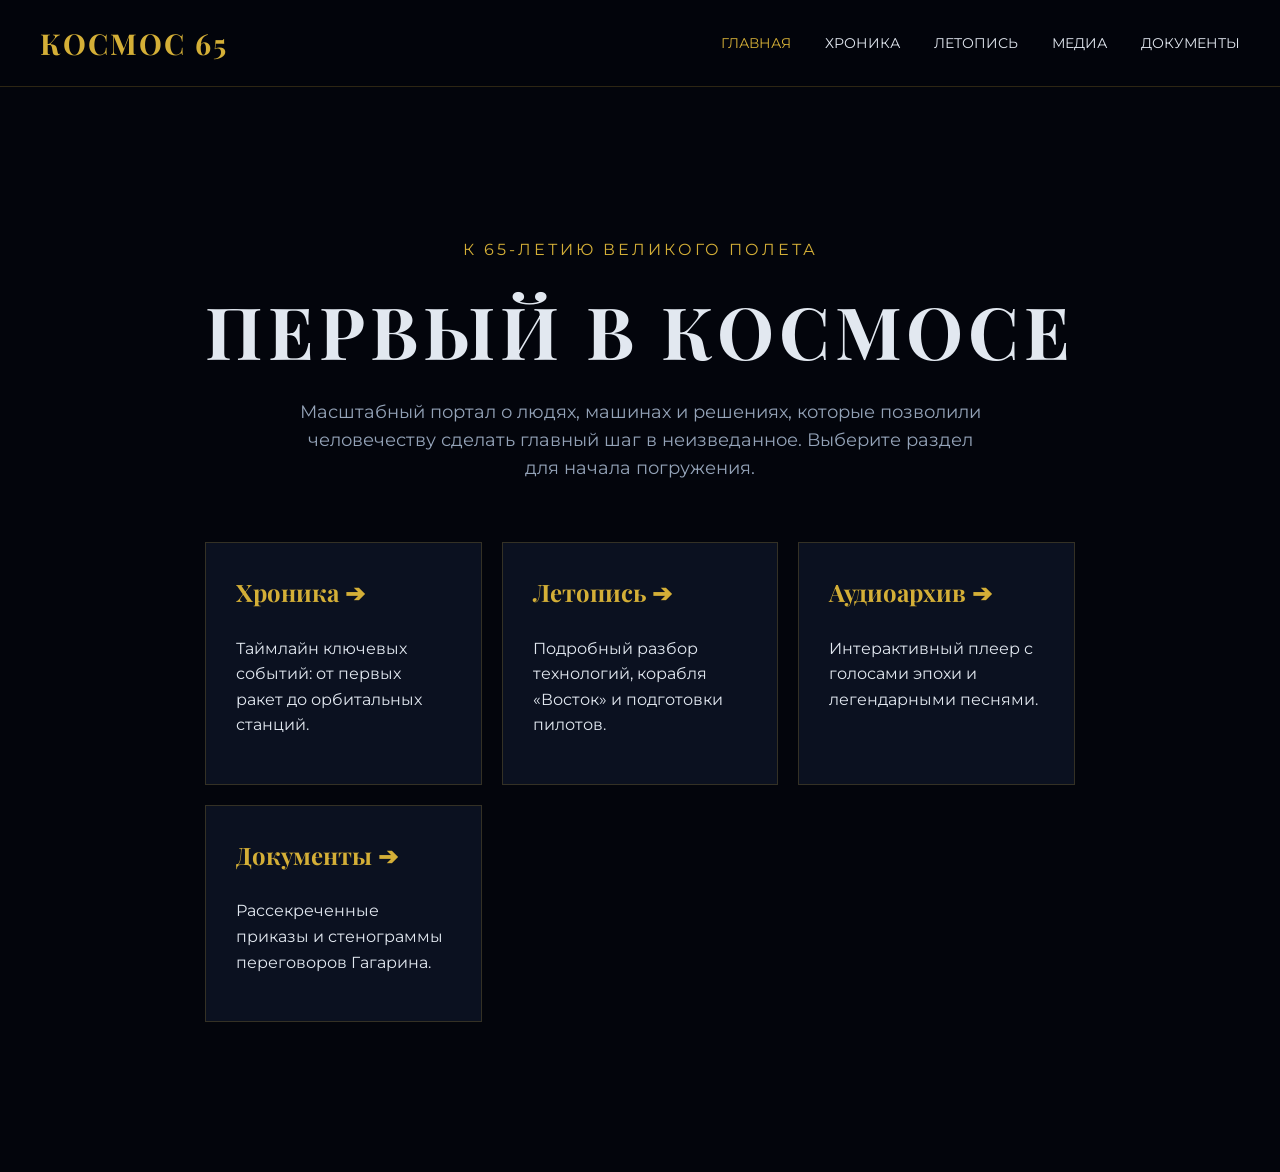
==== index.html @ 6d10e0f5 "Add files via upload" ====
<!DOCTYPE html>
<html lang="ru">
<head>
    <meta charset="UTF-8">
    <title>КОСМОС 65 | Главная</title>
    <link rel="stylesheet" href="style.css">
    <link href="https://fonts.googleapis.com/css2?family=Montserrat:wght@300;400;600&family=Playfair+Display:wght@700&display=swap" rel="stylesheet">
</head>
<body>

<header class="main-header">
    <div class="container nav-box">
        <a href="index.html" class="logo">КОСМОС 65</a>
        <nav>
            <a href="index.html" class="active">Главная</a>
            <a href="timeline.html">Хроника</a>
            <a href="history.html">Летопись</a>
            <a href="media.html">Медиа</a>
            <a href="docs.html">Документы</a>
        </nav>
    </div>
</header>

<section class="hero-section">
    <!-- Фоновое видео: старт Гагарина -->
    <video class="bg-video" autoplay muted loop playsinline>
        <source src="img/gagarin_launch.mp4" type="video/mp4">
        <!-- Если видео не загрузится, браузер покажет чёрный фон (без ошибки) -->
    </video>
    
    <div class="hero-overlay"></div>
    
    <div class="container">
        <span style="color: var(--gold); letter-spacing: 3px; text-transform: uppercase;">К 65-летию великого полета</span>
        <h1>ПЕРВЫЙ В КОСМОСЕ</h1>
        <p class="hero-text">Масштабный портал о людях, машинах и решениях, которые позволили человечеству сделать главный шаг в неизведанное. Выберите раздел для начала погружения.</p>
        
        <div class="nav-grid">
            <a href="timeline.html" class="nav-card">
                <h3>Хроника ➔</h3>
                <p>Таймлайн ключевых событий: от первых ракет до орбитальных станций.</p>
            </a>
            <a href="history.html" class="nav-card">
                <h3>Летопись ➔</h3>
                <p>Подробный разбор технологий, корабля «Восток» и подготовки пилотов.</p>
            </a>
            <a href="media.html" class="nav-card">
                <h3>Аудиоархив ➔</h3>
                <p>Интерактивный плеер с голосами эпохи и легендарными песнями.</p>
            </a>
            <a href="docs.html" class="nav-card">
                <h3>Документы ➔</h3>
                <p>Рассекреченные приказы и стенограммы переговоров Гагарина.</p>
            </a>
        </div>
    </div>
</section>

</body>
</html>
---- style.css ----
:root {
    --bg-space: #03050c;
    --card-bg: #0b1120;
    --gold: #d4af37;
    --gold-dim: rgba(212, 175, 55, 0.2);
    --text: #e2e8f0;
    --text-muted: #94a3b8;
}

body {
    margin: 0; background: var(--bg-space); color: var(--text);
    font-family: 'Montserrat', sans-serif; overflow-x: hidden; line-height: 1.6;
}

.container { max-width: 1200px; margin: 0 auto; padding: 0 20px; }

/* Навигация */
.main-header {
    background: rgba(3, 5, 12, 0.95); border-bottom: 1px solid var(--gold-dim);
    padding: 20px 0; position: sticky; top: 0; z-index: 1000;
}
.nav-box { display: flex; justify-content: space-between; align-items: center; }
.logo { color: var(--gold); font-family: 'Playfair Display', serif; font-size: 1.8rem; font-weight: bold; text-decoration: none; letter-spacing: 2px;}
nav a { color: var(--text); text-decoration: none; margin-left: 30px; font-size: 0.9rem; text-transform: uppercase; transition: 0.3s;}
nav a:hover, nav a.active { color: var(--gold); }

/* Заголовки и Кнопки */
.page-title { color: var(--gold); font-family: 'Playfair Display', serif; font-size: 3rem; margin: 60px 0 40px; text-align: center; }
.gold-title { color: var(--gold); font-family: 'Playfair Display', serif; font-size: 2.5rem; border-left: 4px solid var(--gold); padding-left: 20px; margin-bottom: 40px; }
.btn-gold { display: inline-block; padding: 12px 25px; border: 1px solid var(--gold); color: var(--gold); text-decoration: none; font-size: 0.9rem; transition: 0.3s; text-transform: uppercase; }
.btn-gold:hover { background: var(--gold); color: var(--bg-space); }

/* БАЗА: Главная секция */
.hero-section {
    position: relative; 
    padding: 100px 0;
    text-align: center;
    overflow: hidden; 
    min-height: 80vh; 
    display: flex; 
    align-items: center;
    isolation: isolate; /* НОВОЕ: Жестко запирает слои внутри секции и не дает им провалиться */
    background-color: transparent; /* НОВОЕ: Убираем любые остатки фона */
}


/* --- ЭТИ ТВОИ СТИЛИ ОСТАЮТСЯ ВООБЩЕ БЕЗ ИЗМЕНЕНИЙ --- */
.hero-section h1 { font-family: 'Playfair Display', serif; font-size: 4.5rem; margin: 10px 0; letter-spacing: 5px;} 
.hero-text { max-width: 700px; margin: 0 auto 40px; color: var(--text-muted); font-size: 1.1rem; }
.nav-grid { display: grid; grid-template-columns: repeat(auto-fit, minmax(250px, 1fr)); gap: 20px; margin-top: 60px; }
.nav-card { background: var(--card-bg); padding: 30px; border: 1px solid var(--gold-dim); transition: 0.3s; text-align: left; text-decoration: none; color: var(--text); display: block; }
.nav-card:hover { border-color: var(--gold); transform: translateY(-5px); }
.nav-card h3 { color: var(--gold); font-family: 'Playfair Display', serif; font-size: 1.5rem; margin-top: 0; }

/* Таймлайн */
.hero-timeline { padding: 60px 0; overflow-x: auto; white-space: nowrap; min-height: 60vh; display: flex; align-items: center; }
.timeline-container { display: inline-flex; position: relative; padding: 0 50px; }
.timeline-line { position: absolute; top: 40px; left: 0; right: 0; height: 1px; background: var(--gold-dim); }
.timeline-item { width: 300px; margin-right: 60px; white-space: normal; position: relative; }
.year { color: var(--gold); font-size: 2.5rem; font-family: 'Playfair Display', serif; display: block; margin-bottom: 10px; }
.dot { width: 12px; height: 12px; background: var(--bg-space); border: 2px solid var(--gold); border-radius: 50%; margin: 0 auto 20px; position: relative; z-index: 2;}
.timeline-item:hover .dot { background: var(--gold); box-shadow: 0 0 15px var(--gold); }

/* Карточки (История и Документы) */
.grid { display: grid; grid-template-columns: repeat(auto-fit, minmax(320px, 1fr)); gap: 30px; margin-bottom: 80px; }
.card { background: var(--card-bg); border: 1px solid var(--gold-dim); padding: 30px; transition: 0.4s; }
.card:hover { border-color: var(--gold); }
.card img { width: 100%; height: 200px; object-fit: cover; filter: grayscale(100%); transition: 0.4s; margin: -30px -30px 20px -30px; width: calc(100% + 60px); }
.card:hover img { filter: grayscale(0%); }
.card h3 { color: #fff; font-size: 1.4rem; margin-top: 0; }
.card p { color: var(--text-muted); font-size: 0.95rem; }

/* --- ГАРАНТИРОВАННАЯ СЕТКА ПЛЕЕРА --- */
.player-wrapper {
    display: grid;
    grid-template-columns: 1fr 1.5fr; /* Левая колонка уже, правая шире */
    background: var(--card-bg);
    border: 1px solid var(--gold-dim);
    border-radius: 8px; /* Скругляем углы всего плеера */
    margin-bottom: 80px;
    overflow: hidden;
}

/* Левая часть: Список */
.playlist {
    border-right: 1px solid var(--gold-dim);
    background: rgba(0, 0, 0, 0.2);
}

.track {
    padding: 20px 30px; 
    display: flex; 
    align-items: center; 
    border-bottom: 1px solid var(--gold-dim); 
    cursor: pointer; 
    transition: background 0.3s; 
}

.track:hover, .track.active { 
    background: rgba(212, 175, 55, 0.15); 
}

.play-icon { 
    color: var(--gold); 
    margin-right: 20px; 
    font-size: 1.2rem; 
}

.track-info {
    display: flex;
    flex-direction: column;
}

.track-name { 
    color: #fff; 
    font-size: 1.1rem;
    margin-bottom: 5px;
}

.track-desc {
    color: var(--text-muted);
    font-size: 0.85rem;
}

/* Правая часть: Активный плеер */
.player-active {
    padding: 60px 50px; 
    display: flex; 
    flex-direction: column; 
    justify-content: center; 
}

.player-active h3 { 
    font-size: 2.2rem; 
    color: var(--gold); 
    margin: 0 0 10px 0; 
}

#track-artist {
    color: var(--text-muted);
    font-size: 1.1rem;
    margin-bottom: 40px;
}

/* --- КРАСИВЫЙ БЛОК УПРАВЛЕНИЯ --- */
.controls {
    display: flex; 
    align-items: center; 
    background: linear-gradient(145deg, #111, #050505); /* Объемный фон */
    padding: 15px 25px; 
    border-radius: 50px; /* Делаем в форме капсулы */
    border: 1px solid var(--gold-dim); 
    box-shadow: 0 10px 30px rgba(0, 0, 0, 0.5); /* Тень */
    gap: 20px;
}

/* Круглая золотая кнопка */
.btn-play-large {
    background: var(--gold); 
    color: var(--bg-space); /* Темный значок на золотом фоне */
    border: none; 
    width: 50px; 
    height: 50px; 
    border-radius: 50%; /* Идеальный круг */
    font-size: 1.2rem; 
    display: flex;
    justify-content: center;
    align-items: center;
    cursor: pointer; 
    transition: 0.3s transform, 0.3s box-shadow;
}

.btn-play-large:hover {
    transform: scale(1.1); /* Увеличивается при наведении */
    box-shadow: 0 0 15px rgba(212, 175, 55, 0.6); /* Золотое свечение */
}

/* Полоса прогресса */
.progress-bar {
    flex: 1; 
    height: 6px; 
    background: #333; 
    border-radius: 3px;
    position: relative;
    cursor: pointer;
    overflow: hidden;
}

.progress-fill {
    width: 0%; 
    height: 100%; 
    background: var(--gold); 
    border-radius: 3px;
    transition: width 0.1s linear;
}

/* Видео на фоне главной страницы */
.hero-section {
    position: relative;
    padding: 150px 0;
    text-align: center;
    overflow: hidden;
    min-height: 80vh;
    display: flex;
    align-items: center;
}
.bg-video {
    position: absolute;
    top: 50%; left: 50%;
    min-width: 100%; min-height: 100%;
    transform: translate(-50%, -50%);
    z-index: 0;
    object-fit: cover;
    filter: grayscale(70%) brightness(0.6);
}
.hero-overlay {
    position: absolute; top: 0; left: 0; width: 100%; height: 100%;
    background: linear-gradient(rgba(3,5,12,0.6), var(--bg-space));
    z-index: 1;
}
.hero-section .container { position: relative; z-index: 2; }

/* Картинки в таймлайне */
.timeline-img {
    width: 100%;
    height: 140px;
    object-fit: cover;
    margin-bottom: 15px;
    border: 1px solid var(--gold-dim);
    filter: grayscale(100%);
    transition: 0.4s;
}
.timeline-item:hover .timeline-img { filter: grayscale(0%); border-color: var(--gold); }

/* Всплывающее окно (Модалка) для документов */
.modal {
    display: none; position: fixed; z-index: 2000; left: 0; top: 0;
    width: 100%; height: 100%; overflow: auto;
    background-color: rgba(0,0,0,0.9);
    backdrop-filter: blur(5px);
}
.modal-content {
    background-color: var(--bg-space);
    margin: 5% auto; padding: 40px;
    border: 1px solid var(--gold);
    width: 80%; max-width: 800px;
    color: var(--text);
    position: relative;
}
.close-modal {
    color: var(--gold); position: absolute; top: 20px; right: 30px;
    font-size: 30px; font-weight: bold; cursor: pointer;
}
.close-modal:hover { color: #fff; }
.modal-text { font-family: 'Courier New', monospace; margin-top: 20px; line-height: 1.8; }

/* =========================================
   СТИЛИ ДЛЯ РАЗДЕЛА АРХИВНЫХ ДОКУМЕНТОВ
========================================= */

.docs-section {
    padding: 80px 0;
}

.docs-grid {
    display: grid;
    grid-template-columns: repeat(auto-fit, minmax(300px, 1fr));
    gap: 30px;
}

/* Карточка-папка */
.doc-card {
    background: var(--card-bg, #0a0c10);
    border: 1px solid #333;
    padding: 30px;
    position: relative;
    transition: 0.3s ease;
    border-top: 4px solid #333; 
}

.doc-card:hover {
    border-color: var(--gold-dim, #b8860b);
    border-top-color: var(--gold, #d4af37);
    transform: translateY(-5px);
    box-shadow: 0 10px 25px rgba(0, 0, 0, 0.5);
}

.doc-header {
    display: flex;
    justify-content: space-between;
    margin-bottom: 20px;
    font-size: 0.85rem;
    font-family: monospace;
}

.doc-date {
    color: var(--text-muted, #888);
}

.doc-status {
    color: #cc3333; 
    text-transform: uppercase;
    font-weight: bold;
    border: 1px solid #cc3333;
    padding: 2px 6px;
    border-radius: 3px;
}

.doc-title {
    color: #fff;
    font-family: 'Playfair Display', serif;
    font-size: 1.4rem;
    margin-top: 0;
    margin-bottom: 15px;
}

.doc-desc {
    color: var(--text-muted, #888);
    font-size: 0.95rem;
    line-height: 1.5;
    margin-bottom: 30px;
}

.btn-read {
    background: transparent;
    color: var(--gold, #d4af37);
    border: 1px solid var(--gold-dim, #b8860b);
    padding: 10px 20px;
    cursor: pointer;
    font-family: inherit;
    font-size: 0.9rem;
    transition: 0.3s;
    width: 100%;
    text-transform: uppercase;
    letter-spacing: 1px;
}

.btn-read:hover {
    background: var(--gold, #d4af37);
    color: #000;
}

/* --- ВСПЛЫВАЮЩЕЕ ОКНО (МОДАЛКА) --- */
.modal-overlay {
    position: fixed;
    top: 0;
    left: 0;
    width: 100%;
    height: 100%;
    background: rgba(0, 0, 0, 0.85); 
    display: flex;
    justify-content: center;
    align-items: center;
    z-index: 9999;
    opacity: 0;
    visibility: hidden;
    transition: 0.3s ease;
}

.modal-overlay.active {
    opacity: 1;
    visibility: visible;
}

.modal-box {
    background: #1a1c23; 
    border: 1px solid var(--gold-dim, #b8860b);
    width: 90%;
    max-width: 800px;
    max-height: 80vh;
    padding: 40px;
    border-radius: 4px;
    overflow-y: auto; 
    position: relative;
    transform: translateY(20px);
    transition: 0.3s ease;
    box-shadow: 0 15px 40px rgba(0,0,0,0.8);
}

.modal-overlay.active .modal-box {
    transform: translateY(0);
}

.modal-top {
    display: flex;
    justify-content: space-between;
    align-items: center;
    margin-bottom: 20px;
    border-bottom: 1px dashed var(--text-muted, #888);
    padding-bottom: 15px;
}

.modal-meta {
    font-family: monospace;
    display: flex;
    gap: 15px;
    align-items: center;
}

.btn-close {
    background: none;
    border: none;
    color: #fff;
    font-size: 2rem;
    cursor: pointer;
    line-height: 1;
    transition: color 0.2s;
}

.btn-close:hover {
    color: var(--gold, #d4af37);
}

/* Печатная машинка для текста */
.typewriter-text {
    font-family: 'Courier New', Courier, monospace;
    font-size: 1.05rem;
    line-height: 1.6;
    color: #d1d5db;
}

.typewriter-text p {
    margin-bottom: 15px;
}

/* Стили для таблицы в history.html */
table {
    width: 100%;
    border-collapse: collapse;
    background: var(--card-bg);
    margin: 20px 0;
}
th, td {
    border: 1px solid var(--gold-dim);
    padding: 12px;
    text-align: left;
    color: var(--text);
}
th {
    background: rgba(212,175,55,0.15);
    color: var(--gold);
    font-weight: 600;
}
tr:hover {
    background: rgba(212,175,55,0.05);
}

/* Улучшаем отображение модалок (если переиспользуются из docs.html) */
.modal-box {
    max-width: 800px;
    width: 90%;
}
#modal-description {
    line-height: 1.6;
    font-size: 1rem;
}
.timeline-img {
    transition: transform 0.2s, filter 0.3s;
}
.timeline-img:hover {
    transform: scale(1.02);
    cursor: pointer;
}

/* ===== УМЕНЬШАЕМ ФОТОГРАФИИ НА СТРАНИЦЕ «ЛЕТОПИСЬ» ===== */

/* 1. Исправляем огромные картинки в карточках (Р-7, Восток, Совет конструкторов) */
.card img {
    width: 100%;
    height: auto;
    max-height: 180px;
    object-fit: cover;
    margin: 0 0 20px 0;
    border-radius: 6px;
}

/* 2. Ограничиваем размер всех остальных изображений (ГИРД, Р-7 на старте, Спутник, Гагарин, Мир, Леонов и др.) */
.container div[style*="text-align: center"] img,
.container > div > div > img:not(.timeline-img) {
    max-width: 70%;
    height: auto;
    max-height: 280px;
    border-radius: 6px;
    margin: 0 auto;
}

/* 3. Для изображений в таблице хронологии (если появятся) тоже делаем ограничение */
table img {
    max-width: 120px;
    height: auto;
    border-radius: 4px;
}
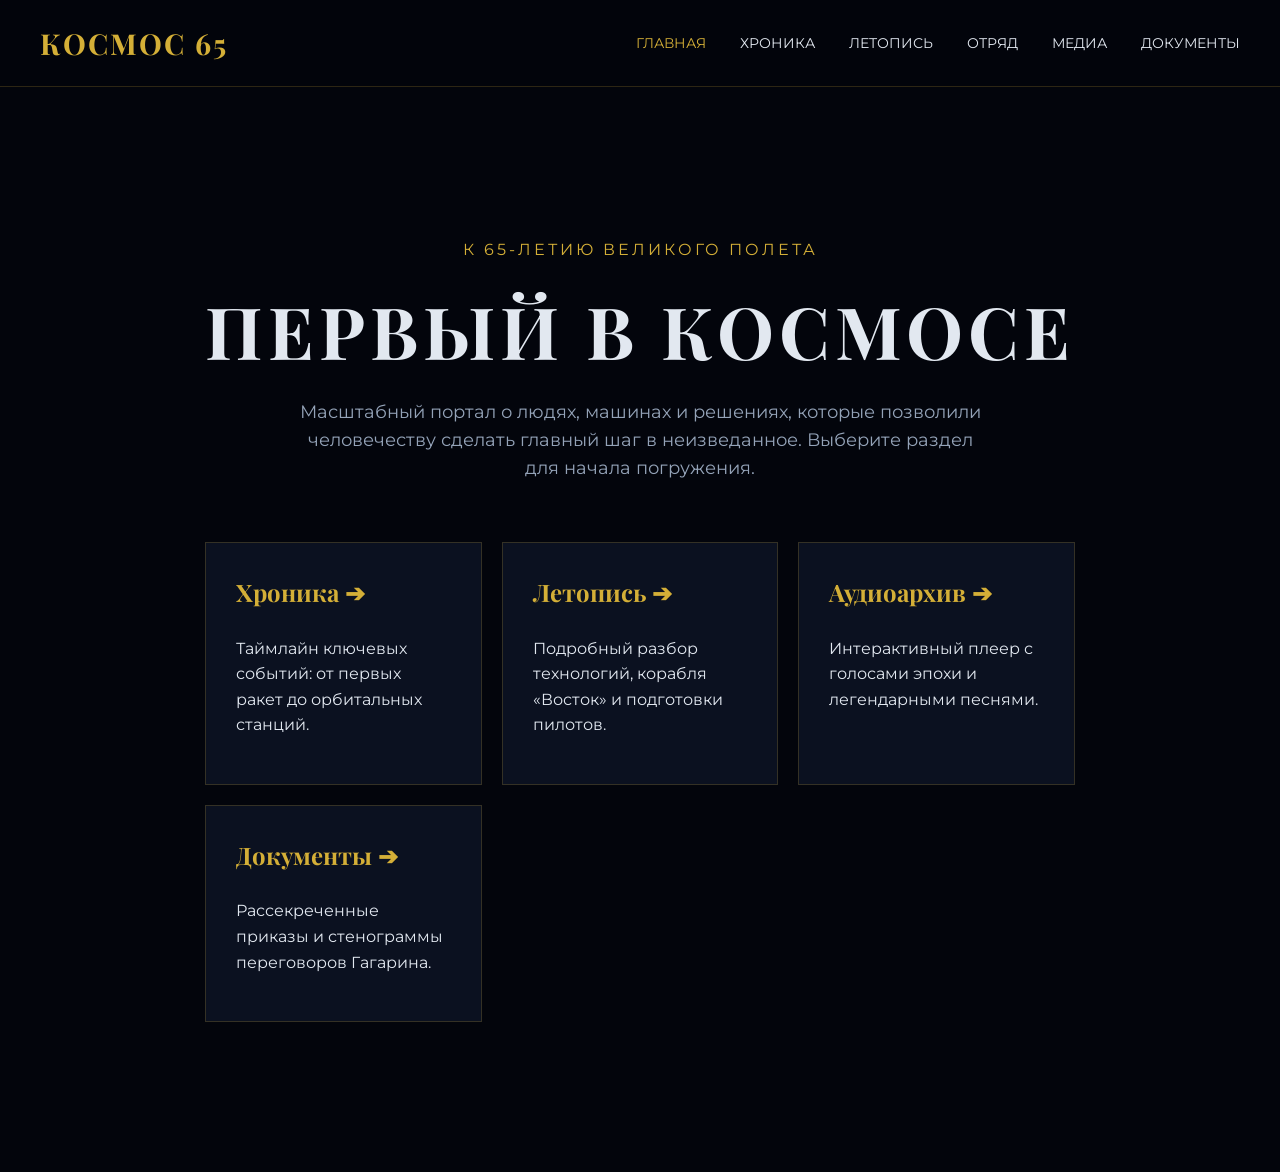
==== commit 720e2d13: "Add files via upload" ====
--- a/index.html
+++ b/index.html
@@ -15,6 +15,7 @@
             <a href="index.html" class="active">Главная</a>
             <a href="timeline.html">Хроника</a>
             <a href="history.html">Летопись</a>
+            <a href="first-cosmonauts.html">Отряд</a>
             <a href="media.html">Медиа</a>
             <a href="docs.html">Документы</a>
         </nav>
--- a/style.css
+++ b/style.css
@@ -489,4 +489,74 @@
     max-width: 120px;
     height: auto;
     border-radius: 4px;
+}
+
+/* ===== СТРАНИЦА КОСМОНАВТОВ ===== */
+.cosmonauts-grid {
+    display: grid;
+    grid-template-columns: repeat(auto-fill, minmax(320px, 1fr));
+    gap: 30px;
+    margin-bottom: 40px;
+}
+
+.cosmonaut-card {
+    background: var(--card-bg);
+    border: 1px solid var(--gold-dim);
+    border-radius: 8px;
+    overflow: hidden;
+    transition: transform 0.3s, border-color 0.3s;
+    display: flex;
+    flex-direction: column;
+}
+.cosmonaut-card:hover {
+    transform: translateY(-5px);
+    border-color: var(--gold);
+}
+.cosmonaut-img-wrapper {
+    width: 100%;
+    height: 260px;
+    overflow: hidden;
+}
+.cosmonaut-img {
+    width: 100%;
+    height: 100%;
+    object-fit: cover;
+    transition: filter 0.3s;
+}
+.cosmonaut-card:hover .cosmonaut-img {
+    filter: grayscale(20%);
+}
+.cosmonaut-info {
+    padding: 20px;
+}
+.cosmonaut-name {
+    color: var(--gold);
+    font-family: 'Playfair Display', serif;
+    font-size: 1.4rem;
+    margin: 0 0 5px;
+}
+.cosmonaut-dates {
+    display: inline-block;
+    color: var(--text-muted);
+    font-size: 0.85rem;
+    margin-bottom: 12px;
+    border-left: 2px solid var(--gold);
+    padding-left: 8px;
+}
+.cosmonaut-bio {
+    color: var(--text);
+    font-size: 0.9rem;
+    line-height: 1.5;
+    margin-bottom: 12px;
+}
+.cosmonaut-missions {
+    font-size: 0.8rem;
+    color: var(--gold);
+    font-family: monospace;
+    border-top: 1px dashed var(--gold-dim);
+    padding-top: 10px;
+    margin-top: 10px;
+}
+.compact .cosmonaut-img {
+    height: 200px;
 }
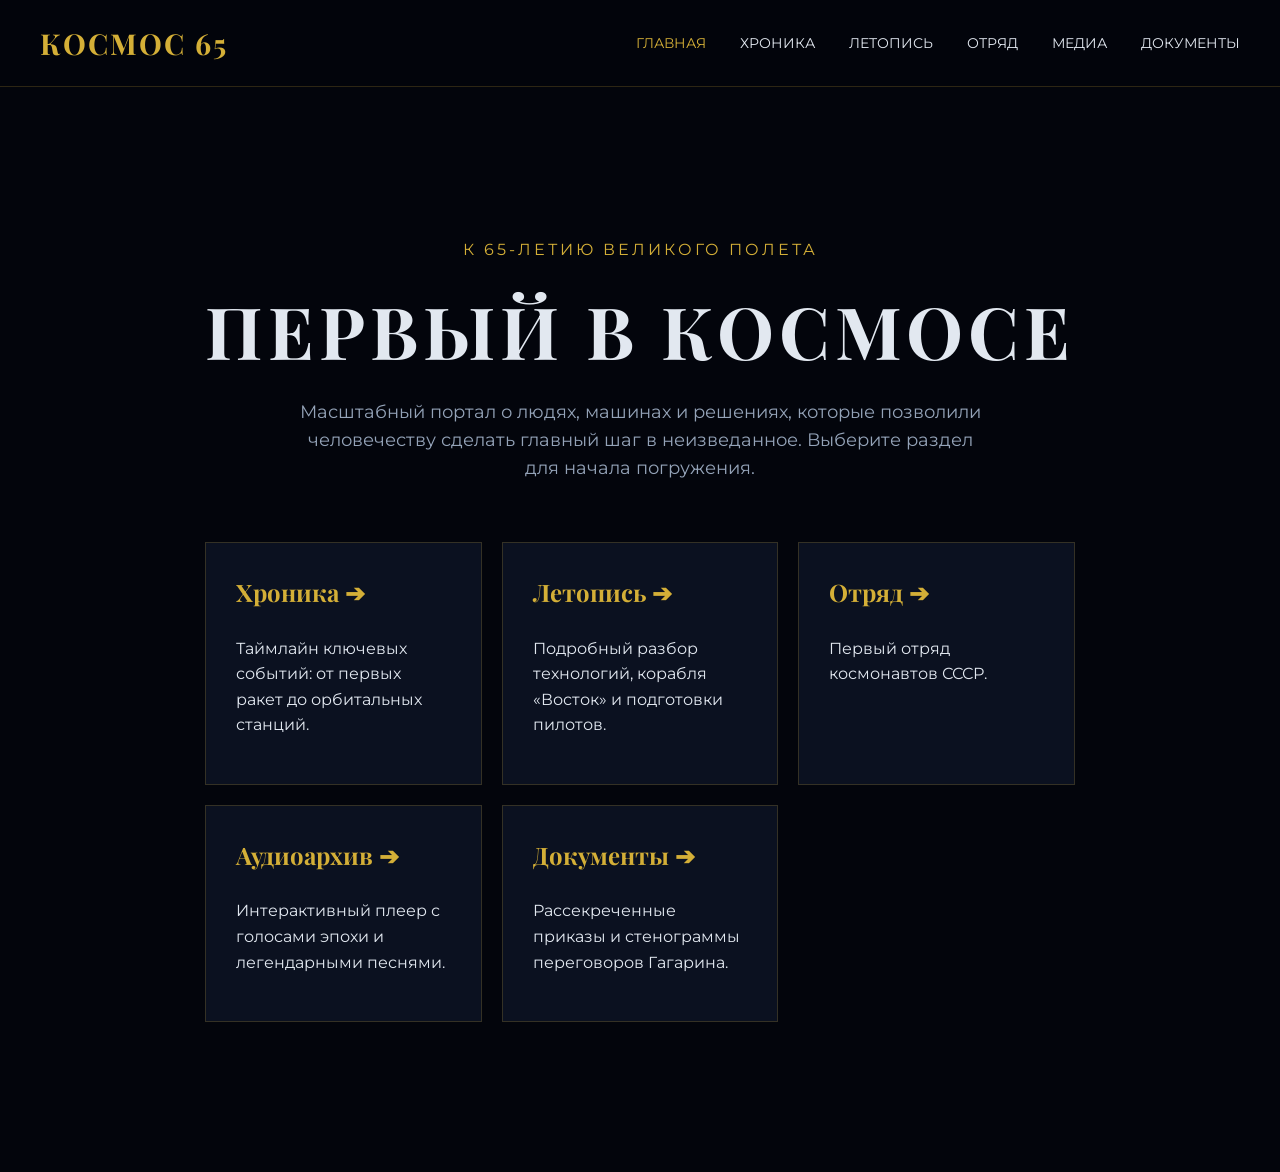
==== commit 94074d7e: "Add files via upload" ====
--- a/index.html
+++ b/index.html
@@ -45,6 +45,10 @@
                 <h3>Летопись ➔</h3>
                 <p>Подробный разбор технологий, корабля «Восток» и подготовки пилотов.</p>
             </a>
+             <a href="first-cosmonauts.html" class="nav-card">
+                <h3>Отряд ➔</h3>
+                <p>Первый отряд космонавтов СССР.</p>
+            </a>
             <a href="media.html" class="nav-card">
                 <h3>Аудиоархив ➔</h3>
                 <p>Интерактивный плеер с голосами эпохи и легендарными песнями.</p>
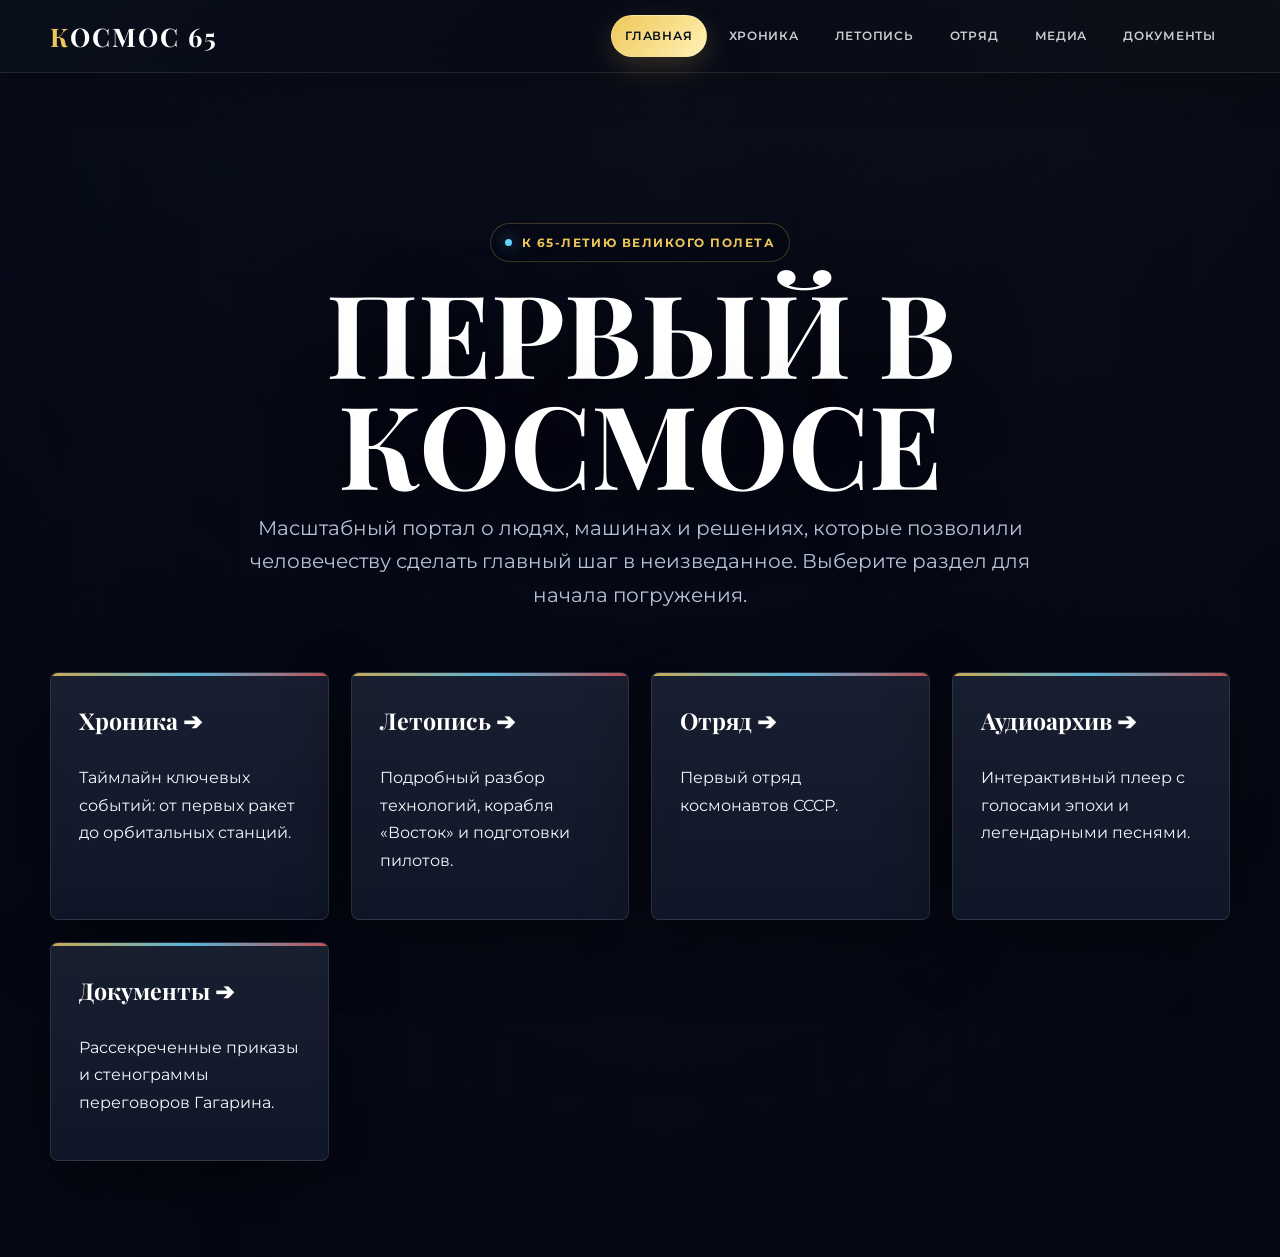
==== commit fd638795: "Add files via upload" ====
--- a/index.html
+++ b/index.html
@@ -1,7 +1,8 @@
 <!DOCTYPE html>
 <html lang="ru">
 <head>
-    <meta charset="UTF-8">
+    <meta charset="UTF-8">
+    <meta name="viewport" content="width=device-width, initial-scale=1.0">
     <title>КОСМОС 65 | Главная</title>
     <link rel="stylesheet" href="style.css">
     <link href="https://fonts.googleapis.com/css2?family=Montserrat:wght@300;400;600&family=Playfair+Display:wght@700&display=swap" rel="stylesheet">
@@ -62,4 +63,4 @@
 </section>
 
 </body>
-</html>+</html>
--- a/style.css
+++ b/style.css
@@ -557,6 +557,621 @@
     padding-top: 10px;
     margin-top: 10px;
 }
-.compact .cosmonaut-img {
-    height: 200px;
-}+.compact .cosmonaut-img {
+    height: 200px;
+}
+
+/* ===== 2026 presentation polish ===== */
+:root {
+    --bg-space: #050814;
+    --bg-deep: #090d1d;
+    --card-bg: rgba(15, 23, 42, 0.78);
+    --card-strong: rgba(20, 31, 54, 0.92);
+    --gold: #f0c85a;
+    --gold-dim: rgba(240, 200, 90, 0.24);
+    --cyan: #65d5ff;
+    --red: #e85d5d;
+    --text: #f4f7fb;
+    --text-muted: #b8c3d7;
+    --line: rgba(255, 255, 255, 0.10);
+    --shadow: 0 24px 70px rgba(0, 0, 0, 0.42);
+    --radius: 8px;
+}
+
+html {
+    scroll-behavior: smooth;
+}
+
+body {
+    min-height: 100vh;
+    background:
+        linear-gradient(180deg, rgba(5, 8, 20, 0.94), rgba(8, 13, 29, 0.96)),
+        radial-gradient(circle at 1px 1px, rgba(255,255,255,0.16) 1px, transparent 1.5px);
+    background-size: auto, 34px 34px;
+    color: var(--text);
+    font-family: 'Montserrat', system-ui, -apple-system, BlinkMacSystemFont, "Segoe UI", sans-serif;
+    letter-spacing: 0;
+    line-height: 1.72;
+}
+
+body::before {
+    content: "";
+    position: fixed;
+    inset: 0;
+    pointer-events: none;
+    z-index: -1;
+    background:
+        linear-gradient(115deg, rgba(101, 213, 255, 0.08), transparent 32%),
+        linear-gradient(245deg, rgba(240, 200, 90, 0.09), transparent 38%),
+        linear-gradient(180deg, transparent 0%, rgba(5, 8, 20, 0.78) 82%);
+}
+
+.container {
+    width: min(1180px, calc(100% - 40px));
+    padding: 0;
+}
+
+.main-header {
+    padding: 14px 0;
+    background: rgba(5, 8, 20, 0.72);
+    border-bottom: 1px solid var(--line);
+    backdrop-filter: blur(18px);
+    box-shadow: 0 12px 42px rgba(0, 0, 0, 0.22);
+}
+
+.nav-box {
+    gap: 24px;
+}
+
+.logo {
+    color: #fff;
+    font-family: 'Playfair Display', Georgia, serif;
+    font-size: clamp(1.25rem, 2vw, 1.8rem);
+    letter-spacing: 0.08em;
+    white-space: nowrap;
+}
+
+.logo::first-letter {
+    color: var(--gold);
+}
+
+nav {
+    display: flex;
+    align-items: center;
+    justify-content: flex-end;
+    gap: 8px;
+    flex-wrap: wrap;
+}
+
+nav a {
+    margin-left: 0;
+    padding: 9px 13px;
+    border: 1px solid transparent;
+    border-radius: 999px;
+    color: rgba(244, 247, 251, 0.82);
+    font-size: 0.78rem;
+    font-weight: 600;
+    letter-spacing: 0.06em;
+}
+
+nav a:hover,
+nav a.active {
+    color: #07101f;
+    background: linear-gradient(135deg, var(--gold), #fff1b5);
+    border-color: rgba(255, 255, 255, 0.22);
+    box-shadow: 0 10px 26px rgba(240, 200, 90, 0.18);
+}
+
+.page-title {
+    max-width: 980px;
+    margin: clamp(42px, 8vw, 78px) auto clamp(32px, 5vw, 54px);
+    color: #fff;
+    font-family: 'Playfair Display', Georgia, serif;
+    font-size: clamp(2.2rem, 6vw, 4.4rem);
+    line-height: 1.04;
+    letter-spacing: 0;
+    text-wrap: balance;
+}
+
+.page-title::after {
+    content: "";
+    display: block;
+    width: 118px;
+    height: 3px;
+    margin: 22px auto 0;
+    border-radius: 999px;
+    background: linear-gradient(90deg, transparent, var(--gold), var(--cyan), transparent);
+}
+
+.gold-title {
+    position: relative;
+    border-left: 0;
+    padding-left: 0;
+    color: #fff;
+    font-family: 'Playfair Display', Georgia, serif;
+    font-size: clamp(1.8rem, 4vw, 2.8rem);
+    line-height: 1.12;
+    letter-spacing: 0;
+    text-wrap: balance;
+}
+
+.gold-title::before {
+    content: "";
+    display: block;
+    width: 76px;
+    height: 3px;
+    margin-bottom: 18px;
+    border-radius: 999px;
+    background: linear-gradient(90deg, var(--gold), var(--cyan));
+}
+
+main.container > p,
+main.container div > p,
+.hero-text,
+.doc-desc,
+.card p,
+.cosmonaut-bio,
+.cosmonaut-bio-short,
+.track-desc,
+#track-artist {
+    color: var(--text-muted);
+}
+
+main.container p {
+    max-width: 980px;
+}
+
+.hero-section {
+    min-height: calc(100vh - 72px);
+    padding: clamp(78px, 12vw, 150px) 0 clamp(54px, 8vw, 96px);
+}
+
+.bg-video {
+    filter: grayscale(35%) saturate(1.08) brightness(0.54);
+}
+
+.hero-overlay {
+    background:
+        linear-gradient(90deg, rgba(5,8,20,0.88), rgba(5,8,20,0.45) 52%, rgba(5,8,20,0.86)),
+        linear-gradient(180deg, rgba(5,8,20,0.1), var(--bg-space));
+}
+
+.hero-section h1 {
+    max-width: 1000px;
+    margin: 14px auto;
+    color: #fff;
+    font-size: clamp(3rem, 9vw, 7.2rem);
+    line-height: 0.96;
+    letter-spacing: 0;
+    text-shadow: 0 20px 70px rgba(0, 0, 0, 0.75);
+    text-wrap: balance;
+}
+
+.hero-section .container > span {
+    display: inline-flex;
+    align-items: center;
+    gap: 10px;
+    padding: 8px 14px;
+    border: 1px solid var(--gold-dim);
+    border-radius: 999px;
+    background: rgba(5, 8, 20, 0.42);
+    color: var(--gold) !important;
+    font-size: 0.78rem;
+    font-weight: 700;
+    letter-spacing: 0.12em !important;
+}
+
+.hero-section .container > span::before {
+    content: "";
+    width: 7px;
+    height: 7px;
+    border-radius: 50%;
+    background: var(--cyan);
+    box-shadow: 0 0 16px rgba(101, 213, 255, 0.75);
+}
+
+.hero-text {
+    max-width: 780px;
+    margin-bottom: 46px;
+    font-size: clamp(1rem, 2vw, 1.22rem);
+}
+
+.nav-grid,
+.grid,
+.docs-grid,
+.cosmonauts-grid {
+    gap: 22px;
+}
+
+.nav-card,
+.card,
+.doc-card,
+.cosmonaut-card,
+.player-wrapper,
+.modal-box {
+    position: relative;
+    border: 1px solid var(--line);
+    border-radius: var(--radius);
+    background:
+        linear-gradient(180deg, rgba(255,255,255,0.055), rgba(255,255,255,0.015)),
+        var(--card-bg);
+    box-shadow: var(--shadow);
+    backdrop-filter: blur(14px);
+}
+
+.nav-card,
+.card,
+.doc-card {
+    overflow: hidden;
+}
+
+.nav-card::before,
+.card::before,
+.doc-card::before,
+.cosmonaut-card::before {
+    content: "";
+    position: absolute;
+    inset: 0 0 auto 0;
+    height: 3px;
+    background: linear-gradient(90deg, var(--gold), var(--cyan), var(--red));
+    opacity: 0.82;
+}
+
+.nav-card {
+    padding: 28px;
+}
+
+.nav-card:hover,
+.card:hover,
+.doc-card:hover,
+.cosmonaut-card:hover {
+    border-color: rgba(240, 200, 90, 0.52);
+    transform: translateY(-6px);
+    box-shadow: 0 32px 80px rgba(0, 0, 0, 0.48), 0 0 0 1px rgba(240, 200, 90, 0.08) inset;
+}
+
+.nav-card h3,
+.card h3,
+.doc-title,
+.cosmonaut-name {
+    color: #fff;
+    font-family: 'Playfair Display', Georgia, serif;
+    letter-spacing: 0;
+}
+
+.nav-card h3 {
+    font-size: 1.45rem;
+}
+
+.card {
+    padding: 24px;
+}
+
+.card img,
+.timeline-img,
+.cosmonaut-img,
+.container div[style*="text-align: center"] img,
+.container > div > div > img:not(.timeline-img) {
+    border: 1px solid var(--line) !important;
+    border-radius: var(--radius) !important;
+    box-shadow: 0 18px 50px rgba(0, 0, 0, 0.36);
+}
+
+.card img {
+    width: 100%;
+    height: 210px;
+    max-height: none;
+    object-fit: cover;
+    margin: 0 0 18px 0;
+    filter: saturate(0.82) contrast(1.04);
+}
+
+.card:hover img,
+.timeline-item:hover .timeline-img,
+.cosmonaut-card:hover .cosmonaut-img {
+    filter: saturate(1.03) contrast(1.05);
+}
+
+.hero-timeline {
+    min-height: 64vh;
+    padding: 40px 0 82px;
+    scrollbar-color: var(--gold) rgba(255,255,255,0.08);
+}
+
+.timeline-container {
+    padding: 12px max(34px, calc((100vw - 1180px) / 2 + 20px));
+}
+
+.timeline-line {
+    top: 58px;
+    height: 2px;
+    background: linear-gradient(90deg, transparent, var(--gold), var(--cyan), transparent);
+}
+
+.timeline-item {
+    width: min(320px, 78vw);
+    padding: 0 0 10px;
+    display: flex;
+    flex-direction: column;
+}
+
+.timeline-item[style*="scale"] {
+    transform: none !important;
+}
+
+.year {
+    color: #fff;
+    text-shadow: 0 0 24px rgba(240, 200, 90, 0.22);
+}
+
+.dot {
+    width: 14px;
+    height: 14px;
+    background: var(--bg-deep);
+    border-color: var(--gold);
+    box-shadow: 0 0 0 8px rgba(240, 200, 90, 0.08);
+}
+
+.timeline-item .content {
+    padding: 16px;
+    border: 1px solid var(--line);
+    border-radius: var(--radius);
+    background: rgba(15, 23, 42, 0.58);
+    box-shadow: 0 16px 44px rgba(0, 0, 0, 0.28);
+    min-height: 360px;
+    display: flex;
+    flex-direction: column;
+}
+
+.timeline-img {
+    height: 160px;
+    filter: saturate(0.85) contrast(1.02);
+}
+
+.timeline-item h3 {
+    margin: 12px 0 8px;
+    color: #fff;
+    min-height: 56px;
+}
+
+.timeline-item p {
+    margin: 0;
+    color: var(--text-muted);
+    flex: 1;
+}
+
+.player-wrapper {
+    grid-template-columns: minmax(280px, 0.9fr) minmax(320px, 1.1fr);
+    margin-bottom: 80px;
+}
+
+.playlist {
+    border-right: 1px solid var(--line);
+    background: rgba(5, 8, 20, 0.28);
+}
+
+.track {
+    border-bottom: 1px solid var(--line);
+}
+
+.track:hover,
+.track.active {
+    background: linear-gradient(90deg, rgba(240, 200, 90, 0.15), rgba(101, 213, 255, 0.07));
+}
+
+.play-icon,
+.track-name,
+.player-active h3 {
+    color: var(--gold);
+}
+
+.controls {
+    background: rgba(5, 8, 20, 0.64);
+    border-color: var(--line);
+    border-radius: 999px;
+}
+
+.btn-play-large,
+.btn-read,
+.btn-gold {
+    border-radius: 999px;
+    font-weight: 700;
+}
+
+.btn-read,
+.btn-gold {
+    background: rgba(240, 200, 90, 0.08);
+    border-color: var(--gold-dim);
+}
+
+.btn-read:hover,
+.btn-gold:hover {
+    background: linear-gradient(135deg, var(--gold), #fff1b5);
+    color: #07101f;
+}
+
+.progress-bar {
+    background: rgba(255,255,255,0.12);
+}
+
+.progress-fill {
+    background: linear-gradient(90deg, var(--gold), var(--cyan));
+}
+
+.docs-section {
+    padding: 70px 0 90px;
+}
+
+.doc-card {
+    border-top: 0;
+}
+
+.doc-header {
+    color: var(--text-muted);
+}
+
+.doc-status {
+    color: #ffd6d6;
+    border-color: rgba(232, 93, 93, 0.55);
+    background: rgba(232, 93, 93, 0.12);
+}
+
+.modal-overlay {
+    background: rgba(2, 5, 12, 0.72);
+    backdrop-filter: blur(14px);
+}
+
+.modal-box {
+    background: linear-gradient(180deg, rgba(20,31,54,0.98), rgba(7,12,27,0.98));
+    border-color: rgba(240, 200, 90, 0.36);
+}
+
+.modal-top {
+    border-bottom-color: var(--line);
+}
+
+.typewriter-text {
+    color: #dce5f5;
+    font-family: "Segoe UI", system-ui, sans-serif;
+}
+
+table {
+    border: 1px solid var(--line);
+    border-radius: var(--radius);
+    overflow: hidden;
+    box-shadow: var(--shadow);
+}
+
+th,
+td {
+    border-color: var(--line);
+    vertical-align: top;
+}
+
+th {
+    background: rgba(240, 200, 90, 0.12);
+}
+
+tr:hover {
+    background: rgba(101, 213, 255, 0.055);
+}
+
+.cosmonauts-grid {
+    grid-template-columns: repeat(auto-fill, minmax(280px, 1fr));
+}
+
+.cosmonaut-card {
+    border-radius: var(--radius) !important;
+    overflow: hidden;
+}
+
+.cosmonaut-img-wrapper,
+.cosmonaut-img {
+    height: 270px !important;
+}
+
+.cosmonaut-info {
+    padding: 22px !important;
+}
+
+.cosmonaut-dates {
+    border-left-color: var(--cyan);
+}
+
+.cosmonaut-missions {
+    color: var(--gold);
+    border-top-color: var(--line);
+}
+
+strong {
+    color: #fff;
+}
+
+a {
+    text-underline-offset: 3px;
+}
+
+@media (max-width: 900px) {
+    .nav-box {
+        align-items: flex-start;
+        flex-direction: column;
+    }
+
+    nav {
+        justify-content: flex-start;
+    }
+
+    .hero-section {
+        text-align: left;
+    }
+
+    .hero-section h1,
+    .hero-text {
+        margin-left: 0;
+        margin-right: 0;
+    }
+
+    .nav-grid {
+        margin-top: 40px;
+    }
+
+    .player-wrapper {
+        grid-template-columns: 1fr;
+    }
+
+    .playlist {
+        border-right: 0;
+        border-bottom: 1px solid var(--line);
+    }
+}
+
+@media (max-width: 640px) {
+    .container {
+        width: min(100% - 28px, 1180px);
+    }
+
+    .main-header {
+        position: static;
+    }
+
+    nav a {
+        padding: 8px 10px;
+        font-size: 0.72rem;
+    }
+
+    .nav-grid,
+    .grid,
+    .docs-grid,
+    .cosmonauts-grid {
+        grid-template-columns: 1fr;
+    }
+
+    .nav-card,
+    .card,
+    .doc-card {
+        padding: 22px;
+    }
+
+    .track {
+        padding: 16px 18px;
+    }
+
+    .player-active {
+        padding: 34px 22px;
+    }
+
+    .controls {
+        padding: 12px 14px;
+    }
+
+    .modal-box {
+        width: calc(100% - 28px);
+        padding: 24px;
+    }
+
+    th,
+    td {
+        padding: 10px;
+        font-size: 0.9rem;
+    }
+}
